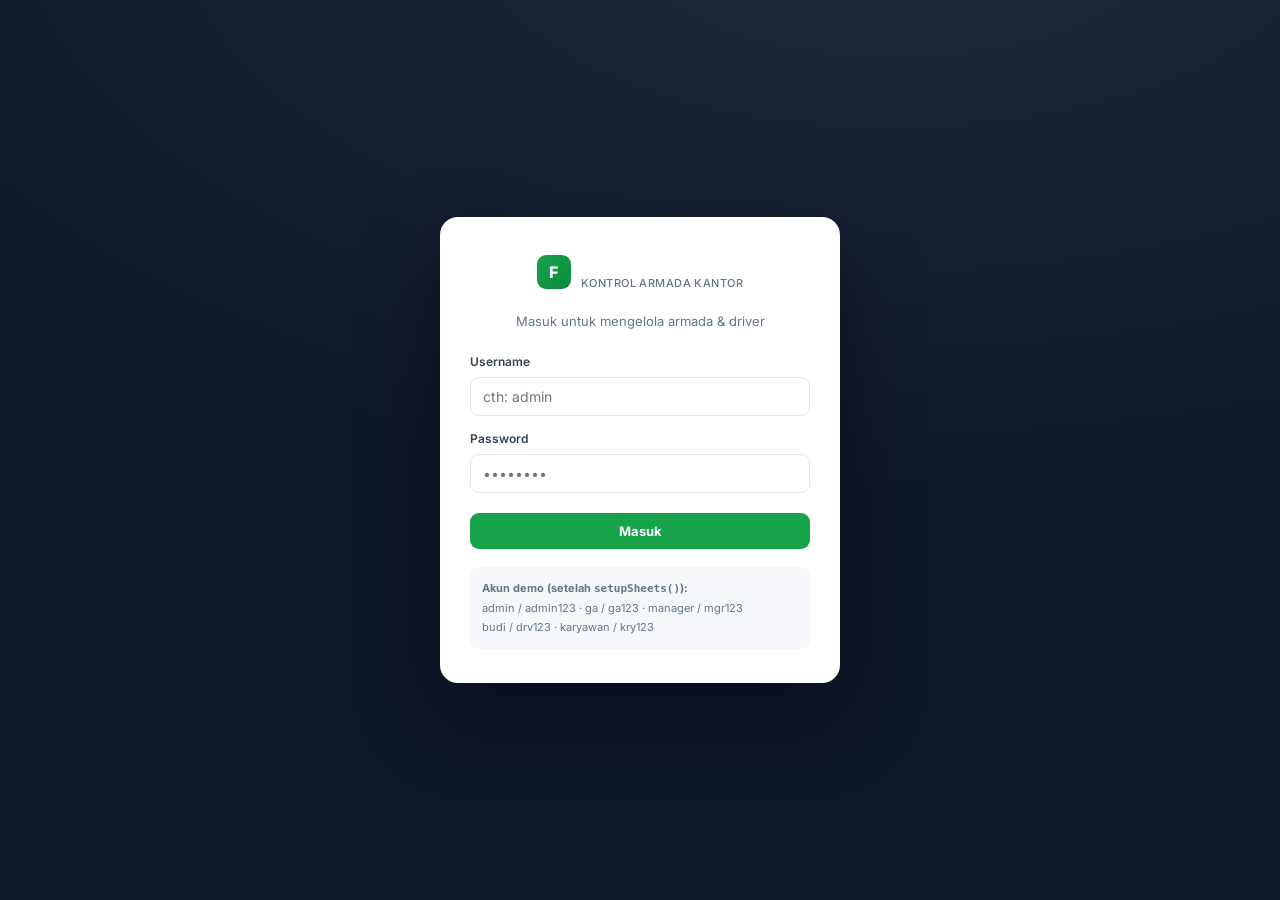
==== index.html @ cd2b8c2b "Add files via upload" ====
<!DOCTYPE html>
<html lang="id">
<head>
<meta charset="UTF-8">
<meta name="viewport" content="width=device-width,initial-scale=1">
<title>FleetCtrl — Masuk</title>
<link rel="preconnect" href="https://fonts.googleapis.com">
<link href="https://fonts.googleapis.com/css2?family=Inter:wght@400;500;600;700;800&family=IBM+Plex+Mono:wght@500;600&display=swap" rel="stylesheet">
<link rel="stylesheet" href="css/app.css">
</head>
<body>
<div class="login-wrap">
  <div class="login-card">
    <div class="brand">
      <div class="logo">F</div>
      <div><b>FleetCtrl</b><small>Kontrol Armada Kantor</small></div>
    </div>
    <p class="tag">Masuk untuk mengelola armada & driver</p>
    <div class="field">
      <label>Username</label>
      <input id="username" placeholder="cth: admin" autocomplete="username">
    </div>
    <div class="field">
      <label>Password</label>
      <input id="password" type="password" placeholder="••••••••" autocomplete="current-password">
    </div>
    <button class="btn btn-primary" id="loginBtn" style="width:100%;justify-content:center;margin-top:6px">Masuk</button>
    <div class="demo">
      <b>Akun demo (setelah <code>setupSheets()</code>):</b><br>
      admin / admin123 · ga / ga123 · manager / mgr123<br>
      budi / drv123 · karyawan / kry123
    </div>
  </div>
</div>

<script src="js/config.js"></script>
<script src="js/api.js"></script>
<script src="js/common.js"></script>
<script>
  if (Session.get()) location.href = 'dashboard.html';

  const btn = document.getElementById('loginBtn');
  async function doLogin() {
    const username = document.getElementById('username').value.trim();
    const password = document.getElementById('password').value;
    if (!username || !password) return UI.toast('Isi username & password.', 'err');
    btn.disabled = true; btn.textContent = 'Memeriksa…';
    try {
      const r = await API.login(username, password);
      if (r.ok) {
        Session.set(r.user);
        location.href = 'dashboard.html';
      } else {
        UI.toast(r.error || 'Login gagal.', 'err');
        btn.disabled = false; btn.textContent = 'Masuk';
      }
    } catch (e) {
      UI.toast('Tidak bisa terhubung ke server. Periksa API_URL.', 'err');
      btn.disabled = false; btn.textContent = 'Masuk';
    }
  }
  btn.onclick = doLogin;
  document.getElementById('password').addEventListener('keydown', e => { if (e.key==='Enter') doLogin(); });
</script>
</body>
</html>
---- css/app.css ----
/* ============================================================
   FLEETCTRL — Design System
   Palette: "Dashboard malam + gauge hijau"
   --ink   #0F172A  slate gelap (teks/sidebar)
   --paper #F7F8FB  latar
   --line  #E3E8EF  garis
   --gauge #16A34A  hijau gauge (aksi/positif)
   --signal#F59E0B  amber (peringatan)
   --alert #DC2626  merah (kritis)
   --sea   #2563EB  biru info
   ============================================================ */
:root{
  --ink:#0F172A; --ink-2:#334155; --muted:#64748B;
  --paper:#F7F8FB; --card:#FFFFFF; --line:#E3E8EF;
  --gauge:#16A34A; --gauge-soft:#DCFCE7;
  --signal:#F59E0B; --signal-soft:#FEF3C7;
  --alert:#DC2626; --alert-soft:#FEE2E2;
  --sea:#2563EB; --sea-soft:#DBEAFE;
  --r:14px; --r-sm:9px;
  --sh:0 1px 2px rgba(15,23,42,.04),0 4px 14px rgba(15,23,42,.06);
  --font:'Inter',system-ui,-apple-system,Segoe UI,Roboto,sans-serif;
  --mono:'IBM Plex Mono',ui-monospace,Menlo,monospace;
}
*{box-sizing:border-box;margin:0;padding:0}
body{font-family:var(--font);background:var(--paper);color:var(--ink);font-size:14px;line-height:1.5;-webkit-font-smoothing:antialiased}
a{color:var(--sea);text-decoration:none}
h1,h2,h3{letter-spacing:-.02em;font-weight:700}

/* ---------- Layout shell ---------- */
.shell{display:grid;grid-template-columns:248px 1fr;min-height:100vh}
.sidebar{background:var(--ink);color:#CBD5E1;padding:22px 16px;position:sticky;top:0;height:100vh;overflow-y:auto}
.brand{display:flex;align-items:center;gap:10px;padding:0 6px 20px;border-bottom:1px solid rgba(255,255,255,.08);margin-bottom:14px}
.brand .logo{width:34px;height:34px;border-radius:9px;background:linear-gradient(135deg,var(--gauge),#0d8a3e);display:grid;place-items:center;color:#fff;font-weight:800;font-size:16px}
.brand b{color:#fff;font-size:16px;letter-spacing:-.02em}
.brand small{display:block;color:#64748B;font-size:11px;font-weight:500;letter-spacing:.04em;text-transform:uppercase}
.nav-group{font-size:10px;letter-spacing:.08em;text-transform:uppercase;color:#475569;padding:14px 8px 6px;font-weight:700}
.nav a{display:flex;align-items:center;gap:11px;padding:9px 10px;border-radius:9px;color:#CBD5E1;font-weight:500;margin-bottom:2px;transition:.15s}
.nav a:hover{background:rgba(255,255,255,.06);color:#fff}
.nav a.active{background:var(--gauge);color:#fff}
.nav a .ic{width:18px;text-align:center;opacity:.9}
.nav a.hidden{display:none}

.main{display:flex;flex-direction:column;min-width:0}
.topbar{height:62px;background:var(--card);border-bottom:1px solid var(--line);display:flex;align-items:center;justify-content:space-between;padding:0 24px;position:sticky;top:0;z-index:10}
.topbar h1{font-size:18px}
.topbar .who{display:flex;align-items:center;gap:12px}
.avatar{width:36px;height:36px;border-radius:50%;background:var(--sea-soft);color:var(--sea);display:grid;place-items:center;font-weight:700}
.role-pill{font-size:11px;font-weight:700;padding:3px 9px;border-radius:99px;background:var(--gauge-soft);color:var(--gauge);text-transform:uppercase;letter-spacing:.03em}
.content{padding:24px;max-width:1240px;width:100%}

/* ---------- Cards / KPI ---------- */
.grid{display:grid;gap:16px}
.cols-4{grid-template-columns:repeat(4,1fr)}
.cols-3{grid-template-columns:repeat(3,1fr)}
.cols-2{grid-template-columns:repeat(2,1fr)}
.card{background:var(--card);border:1px solid var(--line);border-radius:var(--r);padding:18px;box-shadow:var(--sh)}
.card h3{font-size:14px;margin-bottom:14px;display:flex;align-items:center;gap:8px}
.kpi{background:var(--card);border:1px solid var(--line);border-radius:var(--r);padding:18px;box-shadow:var(--sh);position:relative;overflow:hidden}
.kpi .label{font-size:12px;color:var(--muted);font-weight:600;text-transform:uppercase;letter-spacing:.04em}
.kpi .value{font-size:28px;font-weight:800;margin-top:6px;letter-spacing:-.03em;font-family:var(--mono)}
.kpi .sub{font-size:12px;color:var(--muted);margin-top:4px}
.kpi .bar{position:absolute;left:0;top:0;bottom:0;width:4px}
.kpi.green .bar{background:var(--gauge)} .kpi.amber .bar{background:var(--signal)}
.kpi.red .bar{background:var(--alert)} .kpi.blue .bar{background:var(--sea)}

/* ---------- Tables ---------- */
.table-wrap{overflow-x:auto;border:1px solid var(--line);border-radius:var(--r);background:var(--card)}
table{width:100%;border-collapse:collapse;font-size:13px}
th{text-align:left;padding:11px 14px;background:#F1F5F9;color:var(--ink-2);font-weight:700;font-size:11px;text-transform:uppercase;letter-spacing:.04em;border-bottom:1px solid var(--line);white-space:nowrap}
td{padding:11px 14px;border-bottom:1px solid var(--line);vertical-align:middle}
tr:last-child td{border-bottom:none}
tr:hover td{background:#FAFBFD}

/* ---------- Badges ---------- */
.badge{display:inline-flex;align-items:center;gap:5px;font-size:11px;font-weight:700;padding:4px 10px;border-radius:99px;white-space:nowrap}
.b-green{background:var(--gauge-soft);color:#15803d}
.b-amber{background:var(--signal-soft);color:#b45309}
.b-red{background:var(--alert-soft);color:#b91c1c}
.b-blue{background:var(--sea-soft);color:#1d4ed8}
.b-gray{background:#F1F5F9;color:#475569}

/* ---------- Forms ---------- */
.field{margin-bottom:14px}
.field label{display:block;font-size:12px;font-weight:600;color:var(--ink-2);margin-bottom:6px}
.field input,.field select,.field textarea{width:100%;padding:10px 12px;border:1px solid var(--line);border-radius:var(--r-sm);font-family:inherit;font-size:14px;background:#fff;transition:.15s}
.field input:focus,.field select:focus,.field textarea:focus{outline:none;border-color:var(--gauge);box-shadow:0 0 0 3px var(--gauge-soft)}
.field .hint{font-size:11px;color:var(--muted);margin-top:4px}
.row{display:grid;grid-template-columns:1fr 1fr;gap:14px}

/* ---------- Buttons ---------- */
.btn{display:inline-flex;align-items:center;gap:7px;padding:10px 16px;border:none;border-radius:var(--r-sm);font-weight:700;font-size:13px;cursor:pointer;font-family:inherit;transition:.15s}
.btn:active{transform:translateY(1px)}
.btn-primary{background:var(--gauge);color:#fff}
.btn-primary:hover{background:#15803d}
.btn-ghost{background:#fff;color:var(--ink-2);border:1px solid var(--line)}
.btn-ghost:hover{border-color:var(--ink-2)}
.btn-danger{background:var(--alert-soft);color:var(--alert)}
.btn-sm{padding:6px 11px;font-size:12px}
.btn:disabled{opacity:.5;cursor:not-allowed}

/* ---------- Misc ---------- */
.toolbar{display:flex;align-items:center;justify-content:space-between;gap:12px;margin-bottom:16px;flex-wrap:wrap}
.toolbar .search{flex:1;max-width:320px}
.toolbar .search input{width:100%;padding:9px 12px 9px 34px;border:1px solid var(--line);border-radius:99px;background:#fff url("data:image/svg+xml,%3Csvg xmlns='http://www.w3.org/2000/svg' width='16' height='16' fill='none' stroke='%2364748B' stroke-width='2' viewBox='0 0 24 24'%3E%3Ccircle cx='11' cy='11' r='8'/%3E%3Cpath d='m21 21-4.3-4.3'/%3E%3C/svg%3E") 11px center no-repeat}
.empty{text-align:center;padding:48px 20px;color:var(--muted)}
.empty .ic{font-size:34px;margin-bottom:8px;opacity:.4}
.spinner{width:34px;height:34px;border:3px solid var(--line);border-top-color:var(--gauge);border-radius:50%;animation:spin .7s linear infinite;margin:40px auto}
@keyframes spin{to{transform:rotate(360deg)}}

/* ---------- Modal ---------- */
.modal-bg{position:fixed;inset:0;background:rgba(15,23,42,.5);display:none;align-items:flex-start;justify-content:center;padding:40px 16px;z-index:100;overflow-y:auto}
.modal-bg.show{display:flex}
.modal{background:#fff;border-radius:var(--r);width:100%;max-width:560px;box-shadow:0 20px 60px rgba(0,0,0,.25)}
.modal-head{padding:18px 22px;border-bottom:1px solid var(--line);display:flex;align-items:center;justify-content:space-between}
.modal-head h2{font-size:17px}
.modal-body{padding:22px}
.modal-foot{padding:16px 22px;border-top:1px solid var(--line);display:flex;justify-content:flex-end;gap:10px}
.x{background:none;border:none;font-size:22px;cursor:pointer;color:var(--muted);line-height:1}

/* ---------- Toast ---------- */
.toast{position:fixed;bottom:24px;right:24px;background:var(--ink);color:#fff;padding:13px 18px;border-radius:var(--r-sm);box-shadow:0 8px 30px rgba(0,0,0,.3);font-weight:600;font-size:13px;z-index:200;opacity:0;transform:translateY(10px);transition:.25s;display:flex;align-items:center;gap:9px}
.toast.show{opacity:1;transform:translateY(0)}
.toast.ok{background:#15803d} .toast.err{background:var(--alert)}

/* ---------- Reminder strip ---------- */
.rem{display:flex;align-items:center;gap:12px;padding:12px 14px;border-radius:var(--r-sm);margin-bottom:8px;border:1px solid var(--line)}
.rem.warn{background:var(--signal-soft);border-color:#fde68a}
.rem.crit{background:var(--alert-soft);border-color:#fecaca}
.rem .when{margin-left:auto;font-weight:800;font-family:var(--mono);font-size:13px}

/* ---------- Photo thumb ---------- */
.thumb{width:46px;height:46px;border-radius:8px;object-fit:cover;border:1px solid var(--line);cursor:pointer}

/* ---------- Login ---------- */
.login-wrap{min-height:100vh;display:grid;place-items:center;background:radial-gradient(1200px 600px at 70% -10%,#1e293b,var(--ink));padding:20px}
.login-card{background:#fff;border-radius:18px;width:100%;max-width:400px;padding:34px 30px;box-shadow:0 30px 80px rgba(0,0,0,.4)}
.login-card .brand{border:none;justify-content:center;padding-bottom:6px}
.login-card .tag{text-align:center;color:var(--muted);font-size:13px;margin-bottom:22px}
.login-card .demo{margin-top:18px;padding:12px;background:var(--paper);border-radius:var(--r-sm);font-size:11px;color:var(--muted);line-height:1.7}

/* ---------- Responsive ---------- */
@media(max-width:900px){
  .shell{grid-template-columns:1fr}
  .sidebar{position:fixed;left:-260px;width:248px;z-index:50;transition:.25s}
  .sidebar.open{left:0}
  .cols-4{grid-template-columns:repeat(2,1fr)}
  .cols-3,.cols-2{grid-template-columns:1fr}
  .menu-toggle{display:inline-flex!important}
  .row{grid-template-columns:1fr}
}
.menu-toggle{display:none;background:none;border:none;font-size:22px;cursor:pointer}
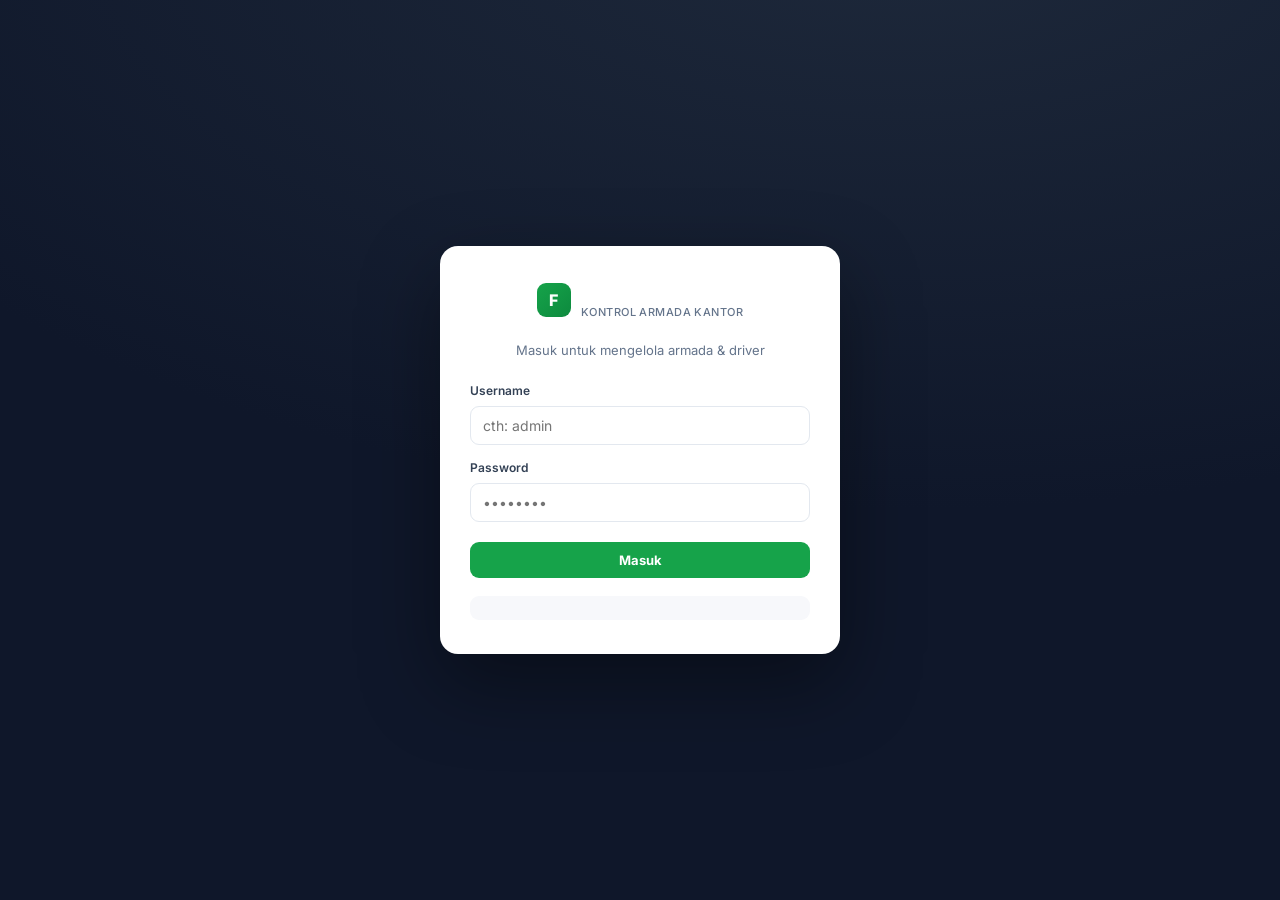
==== commit 7b00bea1: "index.html" ====
--- a/index.html
+++ b/index.html
@@ -26,9 +26,6 @@
     </div>
     <button class="btn btn-primary" id="loginBtn" style="width:100%;justify-content:center;margin-top:6px">Masuk</button>
     <div class="demo">
-      <b>Akun demo (setelah <code>setupSheets()</code>):</b><br>
-      admin / admin123 · ga / ga123 · manager / mgr123<br>
-      budi / drv123 · karyawan / kry123
     </div>
   </div>
 </div>
@@ -37,7 +34,7 @@
 <script src="js/api.js"></script>
 <script src="js/common.js"></script>
 <script>
-  if (Session.get()) location.href = 'dashboard.html';
+  if (Session.get()) location.href = Session.landingPage();
 
   const btn = document.getElementById('loginBtn');
   async function doLogin() {
@@ -49,7 +46,7 @@
       const r = await API.login(username, password);
       if (r.ok) {
         Session.set(r.user);
-        location.href = 'dashboard.html';
+        location.href = Session.landingPage(r.user.role);
       } else {
         UI.toast(r.error || 'Login gagal.', 'err');
         btn.disabled = false; btn.textContent = 'Masuk';
